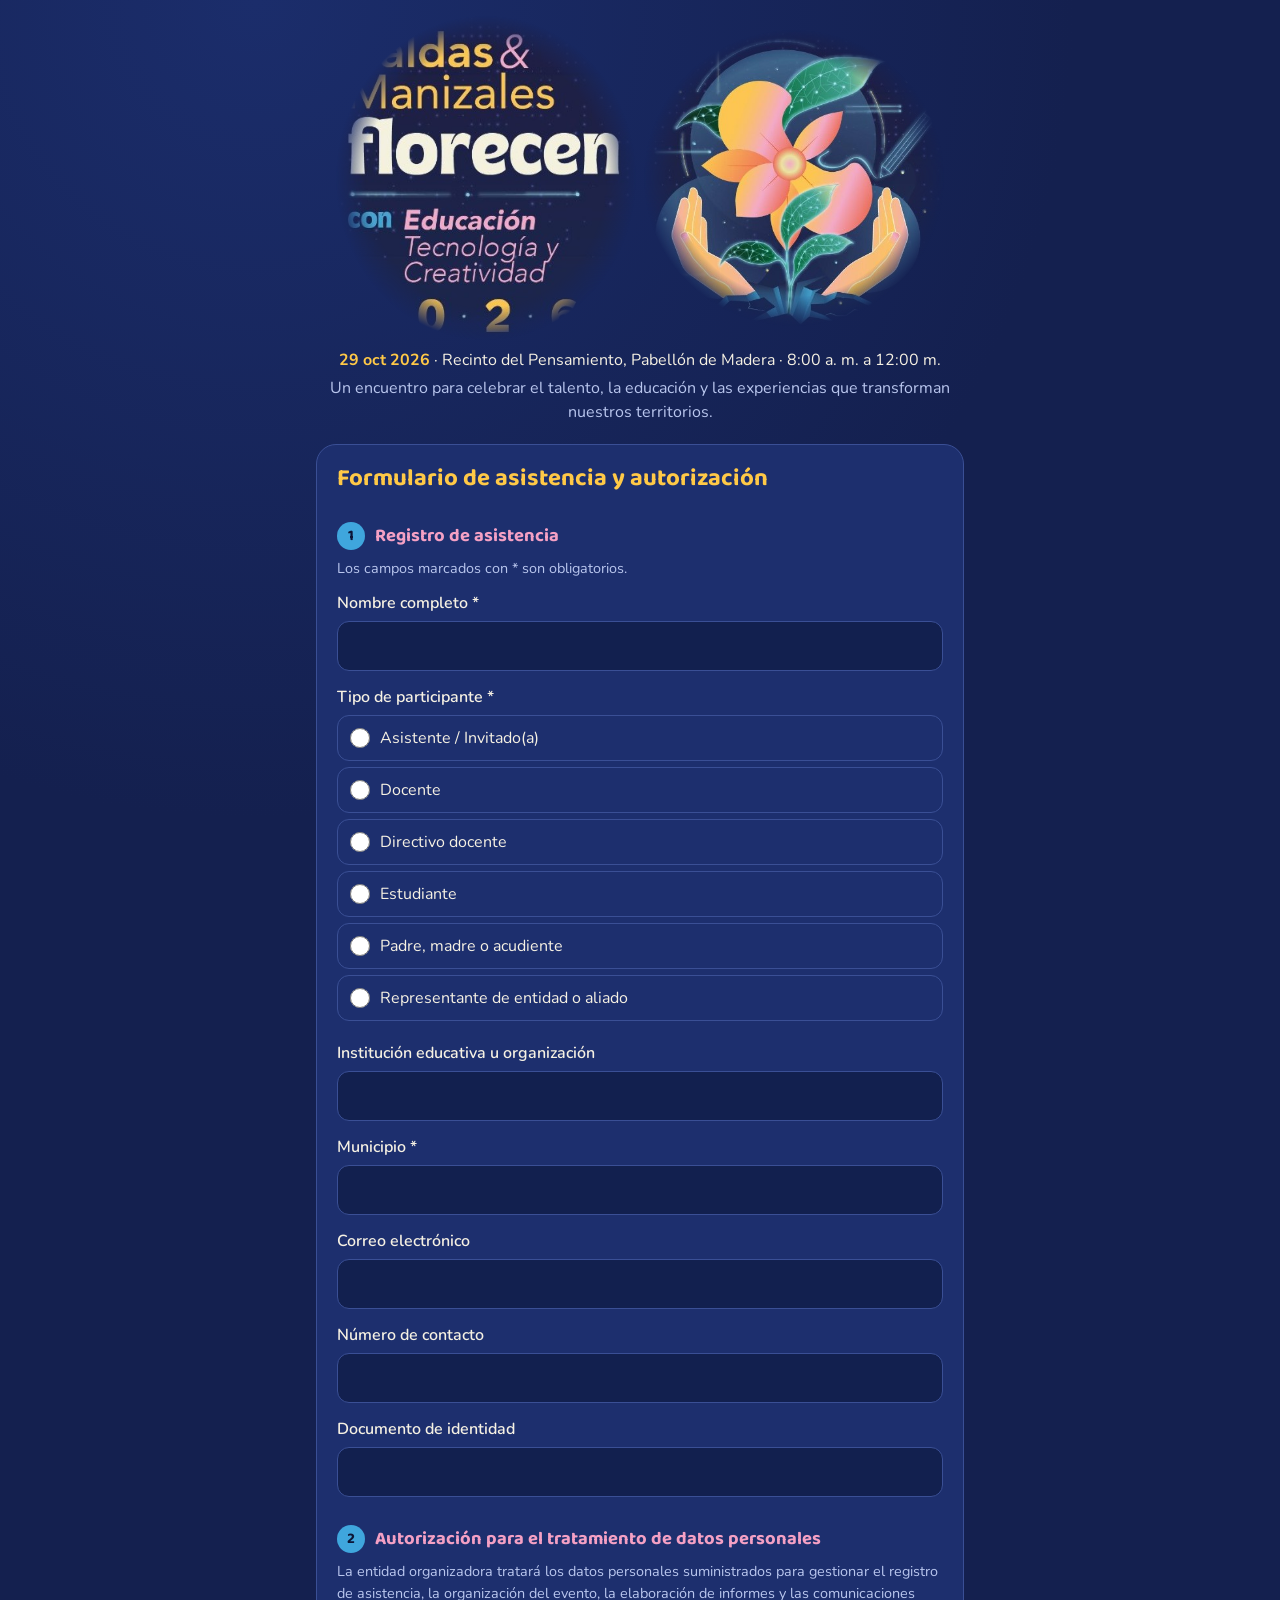
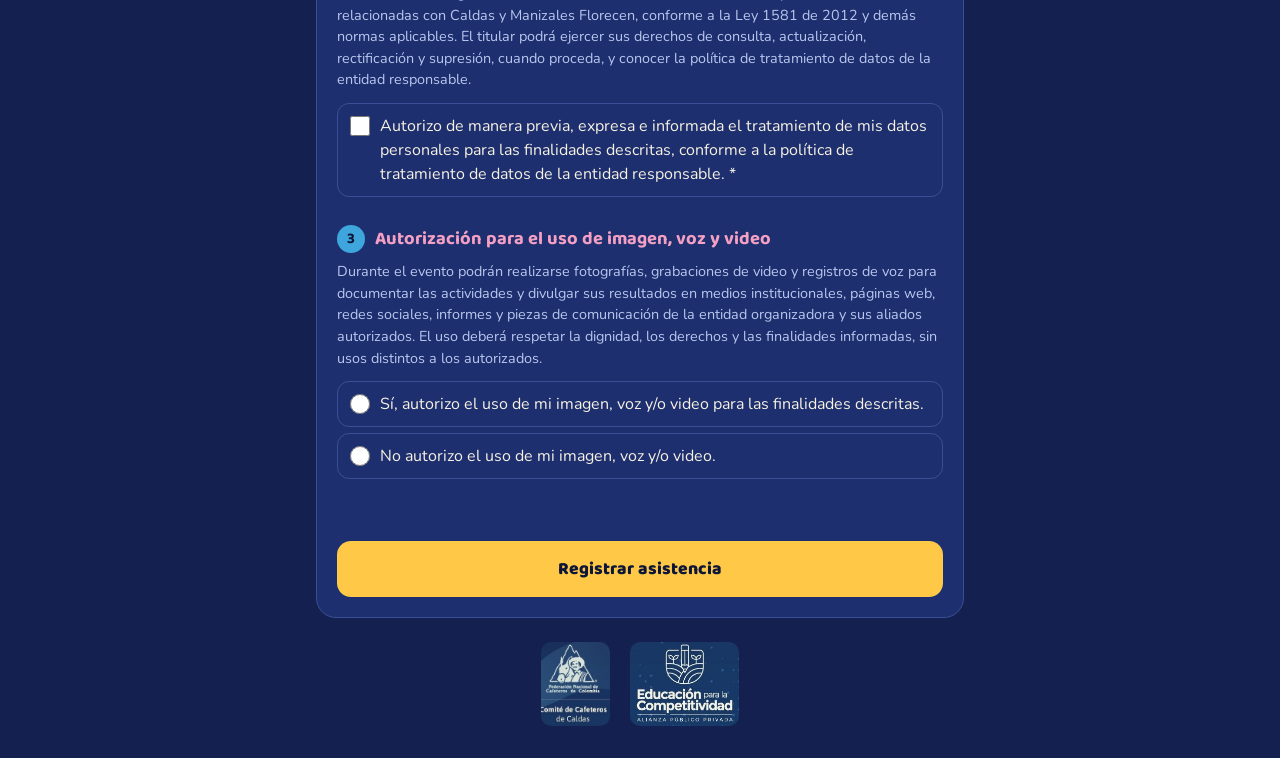
==== frontend/index.html @ b47fab13 "Formulario de asistencia Caldas y Manizales Florecen con panel en vivo Co-Authored-By: Claude Sonnet" ====
<!doctype html>
<html lang="es">
<head>
<meta charset="utf-8">
<meta name="viewport" content="width=device-width, initial-scale=1">
<title>Caldas y Manizales Florecen · Asistencia</title>
<meta name="theme-color" content="#14204f">
<link rel="preconnect" href="https://fonts.googleapis.com">
<link rel="preconnect" href="https://fonts.gstatic.com" crossorigin>
<link href="https://fonts.googleapis.com/css2?family=Baloo+2:wght@500;700;800&family=Nunito:wght@400;600;700&display=swap" rel="stylesheet">
<link rel="stylesheet" href="style.css">
</head>
<body>
<main>
  <header class="hero">
    <img class="titulo" src="assets/titulo.jpg" alt="Caldas y Manizales florecen con Educación, Tecnología y Creatividad 2026">
    <img class="flor" src="assets/flor.jpg" alt="" aria-hidden="true">
  </header>

  <section class="evento">
    <p><strong>29 oct 2026</strong> · Recinto del Pensamiento, Pabellón de Madera · 8:00 a. m. a 12:00 m.</p>
    <p class="lema">Un encuentro para celebrar el talento, la educación y las experiencias que transforman nuestros territorios.</p>
  </section>

  <form id="form" novalidate>
    <h1>Formulario de asistencia y autorización</h1>

    <h2><span>1</span> Registro de asistencia</h2>
    <p class="nota">Los campos marcados con * son obligatorios.</p>

    <label>Nombre completo *
      <input name="nombre" required maxlength="150" autocomplete="name">
    </label>

    <fieldset>
      <legend>Tipo de participante *</legend>
      <label class="opt"><input type="radio" name="tipo" value="Asistente / Invitado(a)" required> Asistente / Invitado(a)</label>
      <label class="opt"><input type="radio" name="tipo" value="Docente"> Docente</label>
      <label class="opt"><input type="radio" name="tipo" value="Directivo docente"> Directivo docente</label>
      <label class="opt"><input type="radio" name="tipo" value="Estudiante"> Estudiante</label>
      <label class="opt"><input type="radio" name="tipo" value="Padre, madre o acudiente"> Padre, madre o acudiente</label>
      <label class="opt"><input type="radio" name="tipo" value="Representante de entidad o aliado"> Representante de entidad o aliado</label>
    </fieldset>

    <label>Institución educativa u organización
      <input name="institucion" maxlength="150" autocomplete="organization">
    </label>
    <label>Municipio *
      <input name="municipio" required maxlength="100" autocomplete="address-level2">
    </label>
    <label>Correo electrónico
      <input name="correo" type="email" maxlength="150" autocomplete="email" inputmode="email">
    </label>
    <label>Número de contacto
      <input name="telefono" type="tel" maxlength="30" autocomplete="tel" inputmode="tel">
    </label>
    <label>Documento de identidad
      <input name="documento" maxlength="30" inputmode="numeric">
    </label>

    <h2><span>2</span> Autorización para el tratamiento de datos personales</h2>
    <p class="legal">La entidad organizadora tratará los datos personales suministrados para gestionar el registro de asistencia, la organización del evento, la elaboración de informes y las comunicaciones relacionadas con Caldas y Manizales Florecen, conforme a la Ley 1581 de 2012 y demás normas aplicables. El titular podrá ejercer sus derechos de consulta, actualización, rectificación y supresión, cuando proceda, y conocer la política de tratamiento de datos de la entidad responsable.</p>
    <label class="opt"><input type="checkbox" name="autorizaDatos" required> Autorizo de manera previa, expresa e informada el tratamiento de mis datos personales para las finalidades descritas, conforme a la política de tratamiento de datos de la entidad responsable. *</label>

    <h2><span>3</span> Autorización para el uso de imagen, voz y video</h2>
    <p class="legal">Durante el evento podrán realizarse fotografías, grabaciones de video y registros de voz para documentar las actividades y divulgar sus resultados en medios institucionales, páginas web, redes sociales, informes y piezas de comunicación de la entidad organizadora y sus aliados autorizados. El uso deberá respetar la dignidad, los derechos y las finalidades informadas, sin usos distintos a los autorizados.</p>
    <fieldset>
      <legend class="sr">Autorización de imagen, voz y video *</legend>
      <label class="opt"><input type="radio" name="autorizaImagen" value="si" required> Sí, autorizo el uso de mi imagen, voz y/o video para las finalidades descritas.</label>
      <label class="opt"><input type="radio" name="autorizaImagen" value="no"> No autorizo el uso de mi imagen, voz y/o video.</label>
    </fieldset>

    <input class="hp" name="web" tabindex="-1" autocomplete="off" aria-hidden="true">
    <p id="msg" role="alert" aria-live="polite"></p>
    <button id="enviar" type="submit">Registrar asistencia</button>
  </form>

  <section id="ok" hidden>
    <img src="assets/flor.jpg" alt="" aria-hidden="true">
    <h1 id="ok-titulo">¡Registro exitoso!</h1>
    <p id="ok-texto">Gracias por registrar tu asistencia. ¡Te esperamos!</p>
  </section>

  <footer>
    <img src="assets/comite.jpg" alt="Federación Nacional de Cafeteros · Comité de Cafeteros de Caldas">
    <img src="assets/educacion.jpg" alt="Educación para la Competitividad · Alianza público privada">
  </footer>
</main>
<script src="config.js"></script>
<script src="app.js"></script>
</body>
</html>
---- frontend/style.css ----
:root{--bg:#14204f;--bg2:#1b2d6b;--card:#1d2f6e;--line:#3a4f95;--txt:#f6f1e3;--sub:#b9c6ee;--yel:#ffc947;--pink:#f4a0c4;--blue:#3fa6dd;--err:#ff8a8a}
*{box-sizing:border-box}
body{margin:0;font:16px/1.5 Nunito,system-ui,sans-serif;color:var(--txt);background:radial-gradient(circle at 20% 0,var(--bg2),var(--bg) 60%) fixed var(--bg)}
main{max-width:680px;margin:0 auto;padding:0 16px 32px}
.hero{display:flex;align-items:center;justify-content:center;gap:8px;padding-top:16px}
.hero img{width:50%;max-width:300px;height:auto;border-radius:16px;-webkit-mask-image:radial-gradient(closest-side,#000 80%,transparent);mask-image:radial-gradient(closest-side,#000 80%,transparent)}
.evento{text-align:center;margin:8px 0 20px}
.evento p{margin:4px 0}
.evento strong{color:var(--yel)}
.lema{color:var(--sub)}
form,#ok{background:var(--card);border:1px solid var(--line);border-radius:20px;padding:20px}
h1,h2{font-family:'Baloo 2',sans-serif;line-height:1.2}
h1{font-size:1.5rem;margin:0 0 8px;color:var(--yel)}
h2{font-size:1.15rem;margin:28px 0 8px;display:flex;gap:10px;align-items:center;color:var(--pink)}
h2 span{background:var(--blue);color:#0c1638;border-radius:50%;width:28px;height:28px;display:grid;place-items:center;flex:none;font-size:.95rem}
.nota,.legal{font-size:.9rem;color:var(--sub);margin:0 0 12px}
label{display:block;font-weight:600;margin-bottom:14px}
input:not([type=radio],[type=checkbox]){display:block;width:100%;margin-top:6px;padding:12px;font:inherit;color:var(--txt);background:#12204f;border:1.5px solid var(--line);border-radius:12px}
input:focus-visible{outline:3px solid var(--yel);outline-offset:1px}
fieldset{border:0;padding:0;margin:0 0 14px}
legend{font-weight:600;margin-bottom:6px;padding:0}
.opt{display:flex;gap:10px;align-items:flex-start;font-weight:400;padding:10px 12px;margin-bottom:6px;border:1.5px solid var(--line);border-radius:12px;cursor:pointer}
.opt:has(input:checked){border-color:var(--yel);background:#27397f}
.opt input{accent-color:var(--yel);width:20px;height:20px;margin:2px 0 0;flex:none}
.invalid input:not(.hp){border-color:var(--err)}
.invalid.opt{border-color:var(--err)}
.sr{position:absolute;width:1px;height:1px;overflow:hidden;clip:rect(0 0 0 0)}
.hp{position:absolute;left:-9999px}
#msg{min-height:1.5em;color:var(--err);font-weight:600}
button{width:100%;padding:14px;font:800 1.1rem 'Baloo 2',sans-serif;color:#0c1638;background:var(--yel);border:0;border-radius:14px;cursor:pointer}
button:hover{filter:brightness(1.07)}
button:disabled{opacity:.6;cursor:wait}
#ok{text-align:center}
#ok img{width:180px;max-width:60%;border-radius:16px}
footer{display:flex;justify-content:center;align-items:center;gap:20px;margin-top:24px}
footer img{height:84px;width:auto;border-radius:10px}
@media(prefers-reduced-motion:no-preference){button{transition:filter .15s}}
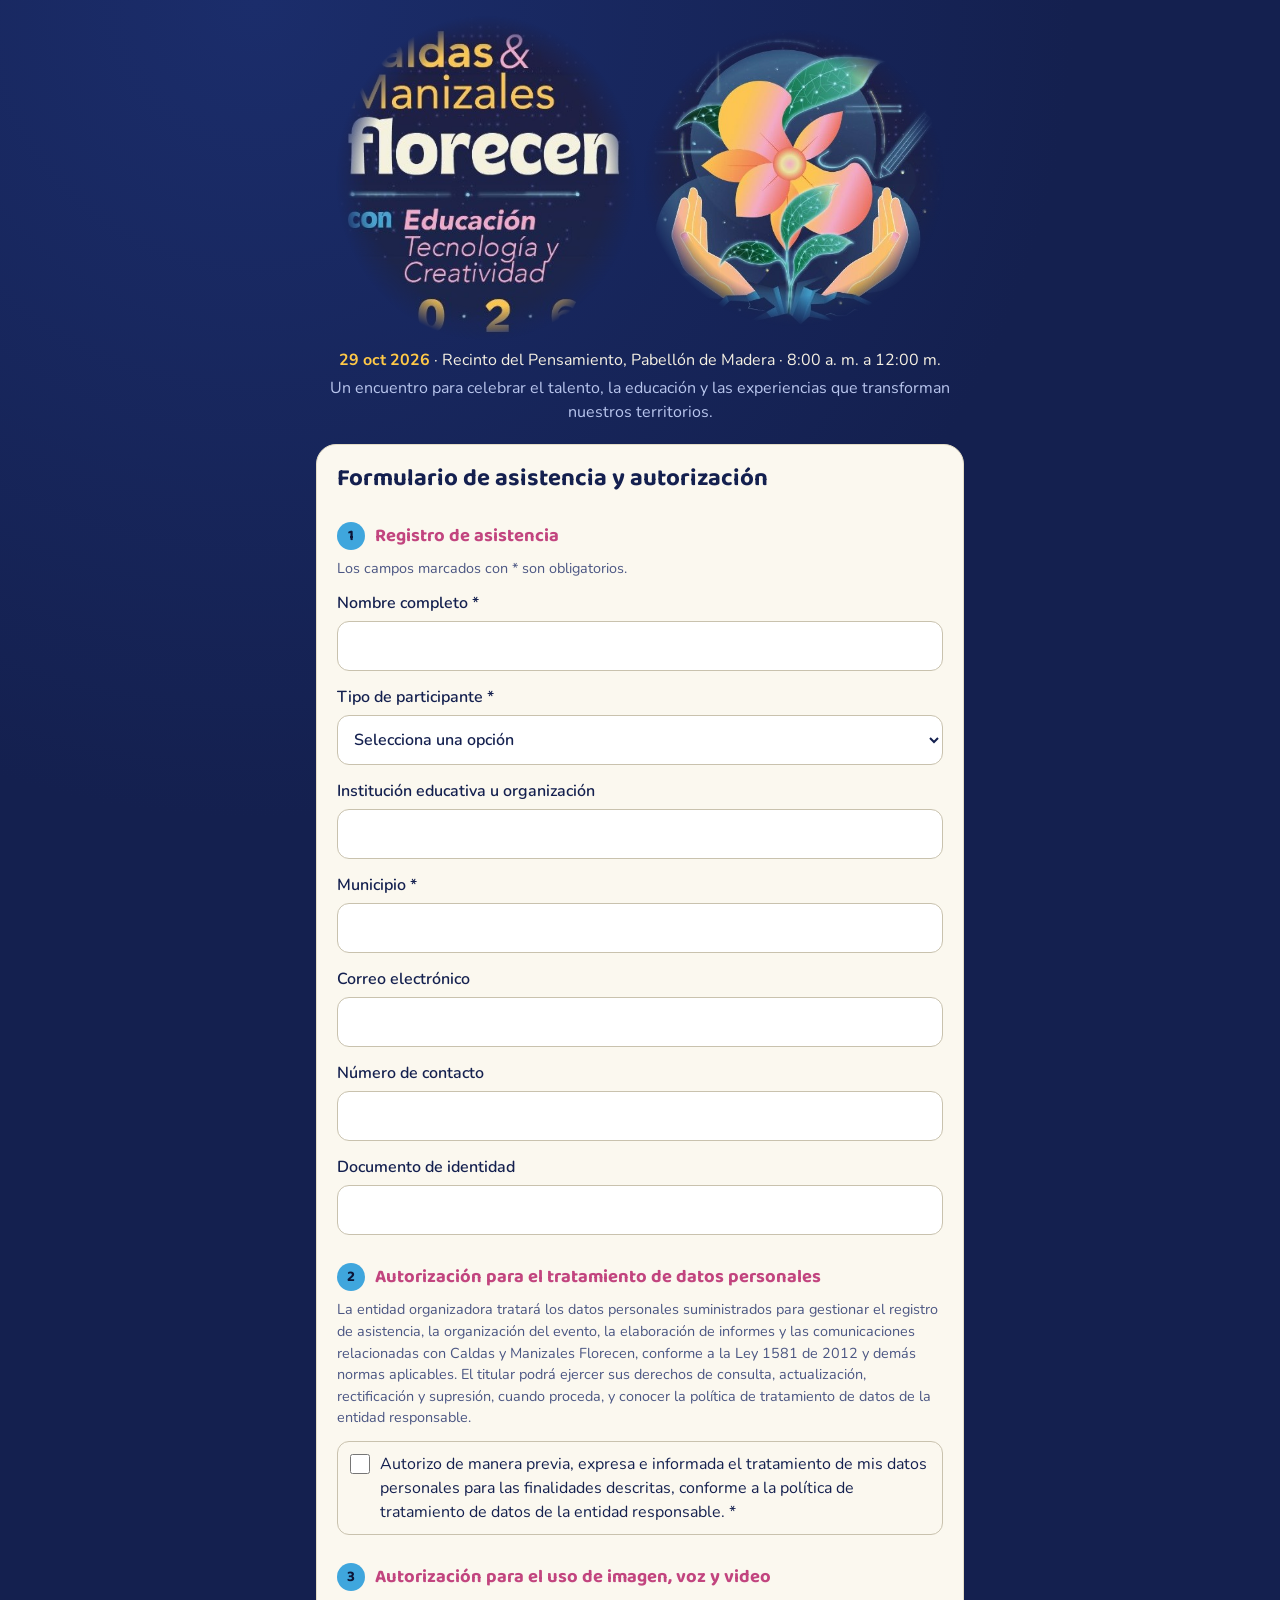
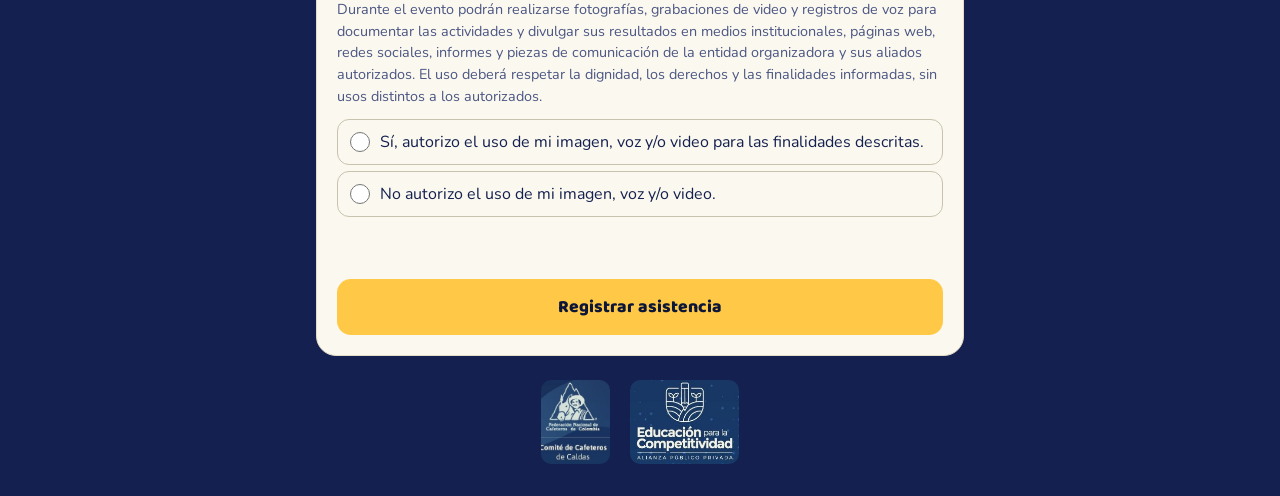
==== commit 72ce0ba8: "Tipo de participante con select Co-Authored-By: Claude Sonnet 5.5 <noreply@anthropic.com>" ====
--- a/frontend/index.html
+++ b/frontend/index.html
@@ -32,15 +32,17 @@
       <input name="nombre" required maxlength="150" autocomplete="name">
     </label>
 
-    <fieldset>
-      <legend>Tipo de participante *</legend>
-      <label class="opt"><input type="radio" name="tipo" value="Asistente / Invitado(a)" required> Asistente / Invitado(a)</label>
-      <label class="opt"><input type="radio" name="tipo" value="Docente"> Docente</label>
-      <label class="opt"><input type="radio" name="tipo" value="Directivo docente"> Directivo docente</label>
-      <label class="opt"><input type="radio" name="tipo" value="Estudiante"> Estudiante</label>
-      <label class="opt"><input type="radio" name="tipo" value="Padre, madre o acudiente"> Padre, madre o acudiente</label>
-      <label class="opt"><input type="radio" name="tipo" value="Representante de entidad o aliado"> Representante de entidad o aliado</label>
-    </fieldset>
+    <label>Tipo de participante *
+      <select name="tipo" required>
+        <option value="">Selecciona una opción</option>
+        <option>Asistente / Invitado(a)</option>
+        <option>Docente</option>
+        <option>Directivo docente</option>
+        <option>Estudiante</option>
+        <option>Padre, madre o acudiente</option>
+        <option>Representante de entidad o aliado</option>
+      </select>
+    </label>
 
     <label>Institución educativa u organización
       <input name="institucion" maxlength="150" autocomplete="organization">
--- a/frontend/style.css
+++ b/frontend/style.css
@@ -8,26 +8,26 @@
 .evento p{margin:4px 0}
 .evento strong{color:var(--yel)}
 .lema{color:var(--sub)}
-form,#ok{background:var(--card);border:1px solid var(--line);border-radius:20px;padding:20px}
+form,#ok{background:#fbf8ef;color:#14204f;border:1px solid #e3dcc6;border-radius:20px;padding:20px;--line:#c9c2ae;--sub:#4b5683;--yel:#14204f;--pink:#c2457f;--err:#c62828}
 h1,h2{font-family:'Baloo 2',sans-serif;line-height:1.2}
 h1{font-size:1.5rem;margin:0 0 8px;color:var(--yel)}
 h2{font-size:1.15rem;margin:28px 0 8px;display:flex;gap:10px;align-items:center;color:var(--pink)}
 h2 span{background:var(--blue);color:#0c1638;border-radius:50%;width:28px;height:28px;display:grid;place-items:center;flex:none;font-size:.95rem}
 .nota,.legal{font-size:.9rem;color:var(--sub);margin:0 0 12px}
 label{display:block;font-weight:600;margin-bottom:14px}
-input:not([type=radio],[type=checkbox]){display:block;width:100%;margin-top:6px;padding:12px;font:inherit;color:var(--txt);background:#12204f;border:1.5px solid var(--line);border-radius:12px}
-input:focus-visible{outline:3px solid var(--yel);outline-offset:1px}
+input:not([type=radio],[type=checkbox]),select{display:block;width:100%;margin-top:6px;padding:12px;font:inherit;color:#14204f;background:#fff;border:1.5px solid var(--line);border-radius:12px}
+input:focus-visible,select:focus-visible{outline:3px solid #e0a500;outline-offset:1px}
 fieldset{border:0;padding:0;margin:0 0 14px}
 legend{font-weight:600;margin-bottom:6px;padding:0}
 .opt{display:flex;gap:10px;align-items:flex-start;font-weight:400;padding:10px 12px;margin-bottom:6px;border:1.5px solid var(--line);border-radius:12px;cursor:pointer}
-.opt:has(input:checked){border-color:var(--yel);background:#27397f}
-.opt input{accent-color:var(--yel);width:20px;height:20px;margin:2px 0 0;flex:none}
-.invalid input:not(.hp){border-color:var(--err)}
+.opt:has(input:checked){border-color:#e0a500;background:#fff4cf}
+.opt input{accent-color:#14204f;width:20px;height:20px;margin:2px 0 0;flex:none}
+.invalid input:not(.hp),.invalid select{border-color:var(--err)}
 .invalid.opt{border-color:var(--err)}
 .sr{position:absolute;width:1px;height:1px;overflow:hidden;clip:rect(0 0 0 0)}
 .hp{position:absolute;left:-9999px}
 #msg{min-height:1.5em;color:var(--err);font-weight:600}
-button{width:100%;padding:14px;font:800 1.1rem 'Baloo 2',sans-serif;color:#0c1638;background:var(--yel);border:0;border-radius:14px;cursor:pointer}
+button{width:100%;padding:14px;font:800 1.1rem 'Baloo 2',sans-serif;color:#0c1638;background:#ffc947;border:0;border-radius:14px;cursor:pointer}
 button:hover{filter:brightness(1.07)}
 button:disabled{opacity:.6;cursor:wait}
 #ok{text-align:center}
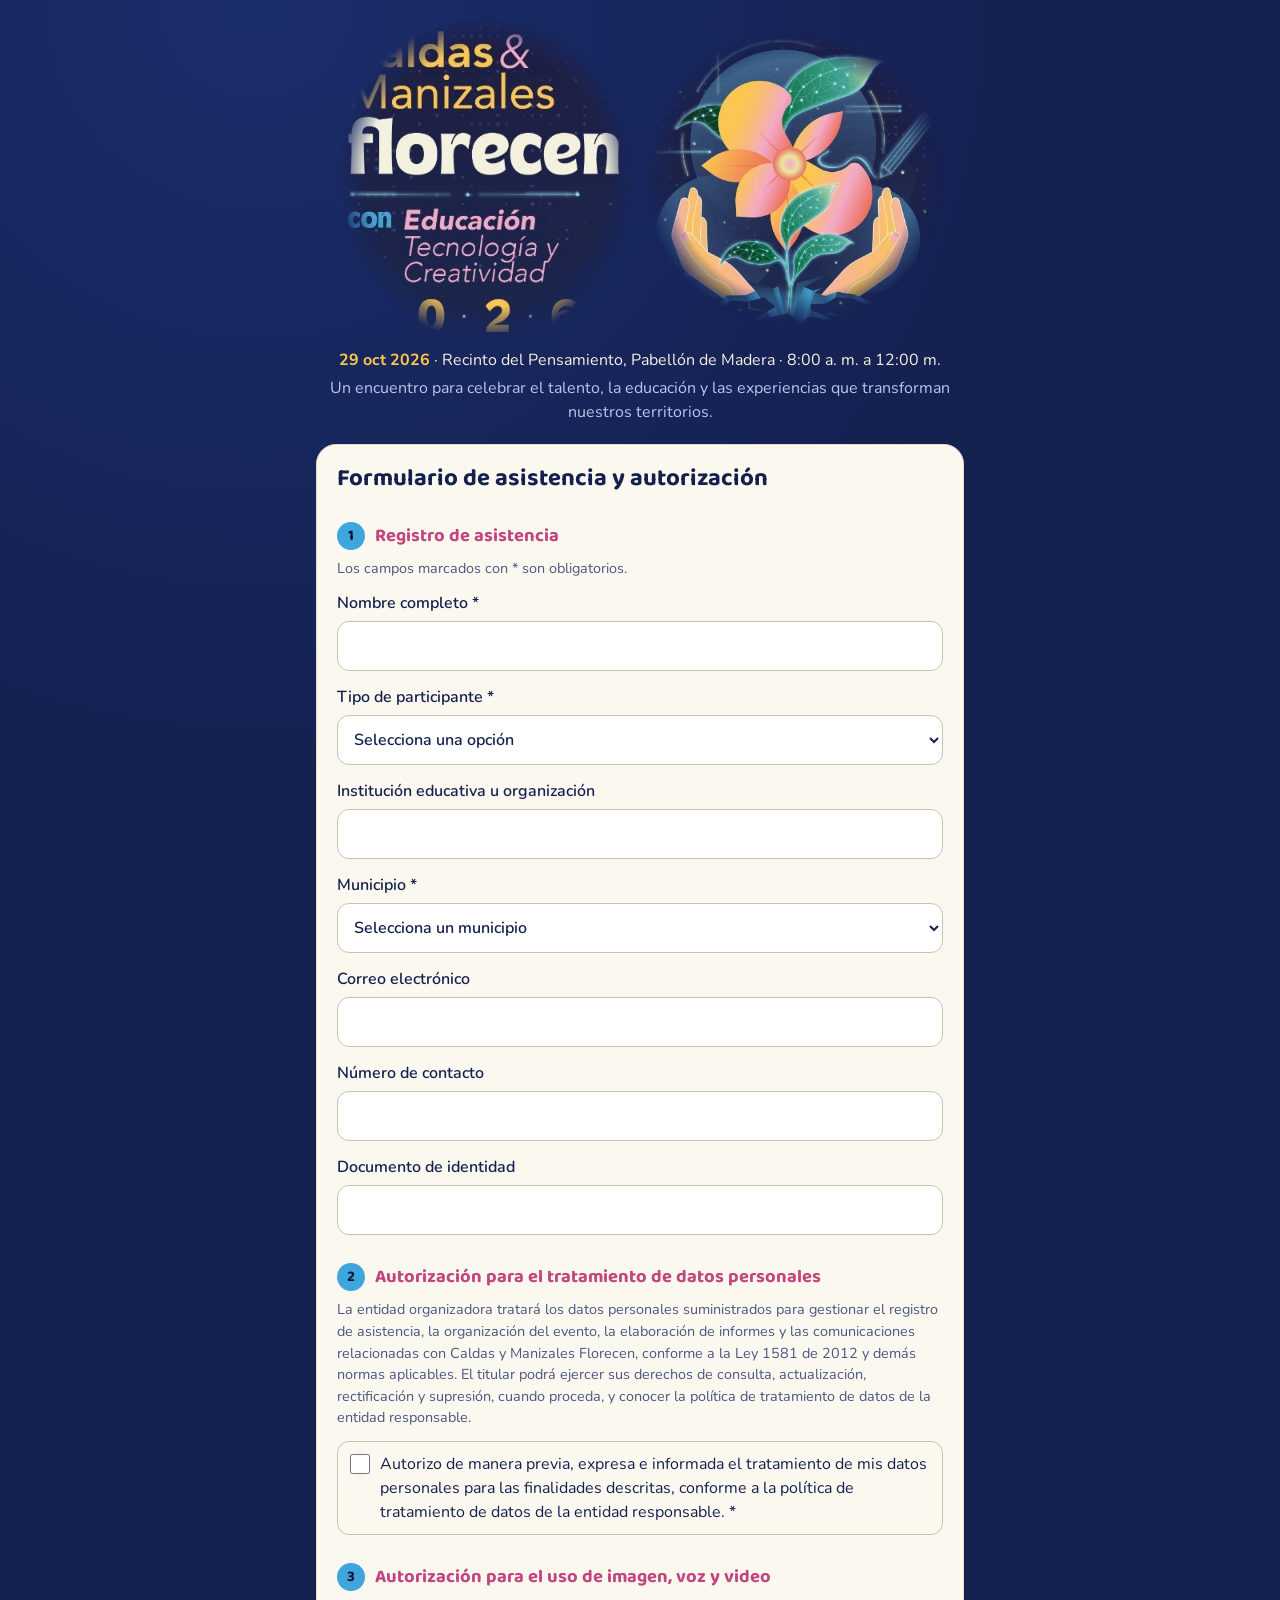
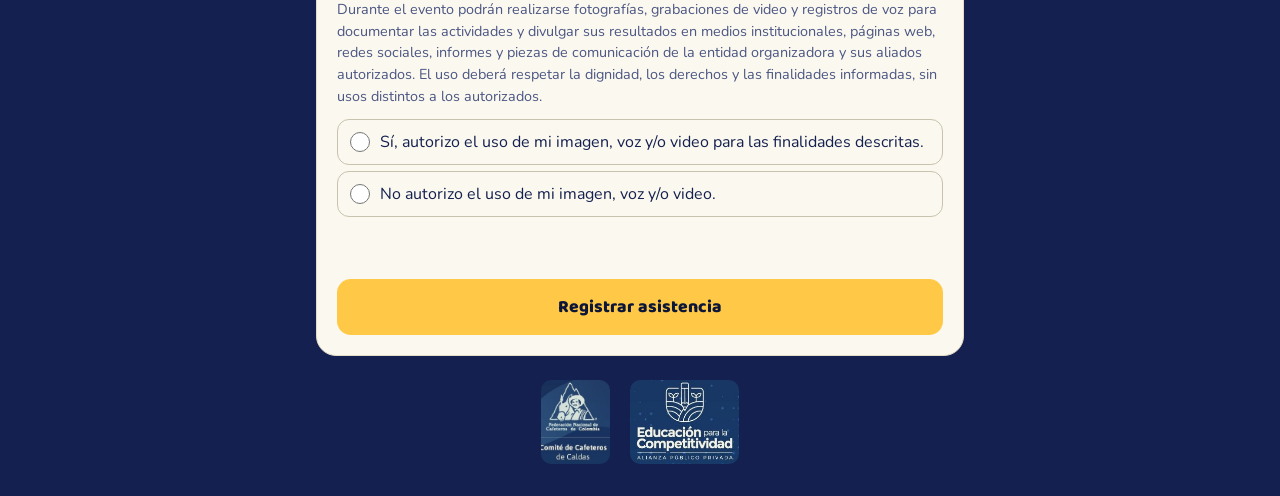
==== commit d3959bae: "Municipio como select con los 27 municipios de Caldas Co-Authored-By: Claude Sonnet 5.5 <noreply@ant" ====
--- a/frontend/index.html
+++ b/frontend/index.html
@@ -48,7 +48,37 @@
       <input name="institucion" maxlength="150" autocomplete="organization">
     </label>
     <label>Municipio *
-      <input name="municipio" required maxlength="100" autocomplete="address-level2">
+      <select name="municipio" required autocomplete="address-level2">
+        <option value="">Selecciona un municipio</option>
+        <option>Aguadas</option>
+        <option>Anserma</option>
+        <option>Aranzazu</option>
+        <option>Belalcázar</option>
+        <option>Chinchiná</option>
+        <option>Filadelfia</option>
+        <option>La Dorada</option>
+        <option>La Merced</option>
+        <option>Manizales</option>
+        <option>Manzanares</option>
+        <option>Marmato</option>
+        <option>Marquetalia</option>
+        <option>Marulanda</option>
+        <option>Neira</option>
+        <option>Norcasia</option>
+        <option>Pácora</option>
+        <option>Palestina</option>
+        <option>Pensilvania</option>
+        <option>Riosucio</option>
+        <option>Risaralda</option>
+        <option>Salamina</option>
+        <option>Samaná</option>
+        <option>San José</option>
+        <option>Supía</option>
+        <option>Victoria</option>
+        <option>Villamaría</option>
+        <option>Viterbo</option>
+        <option>Otro (fuera de Caldas)</option>
+      </select>
     </label>
     <label>Correo electrónico
       <input name="correo" type="email" maxlength="150" autocomplete="email" inputmode="email">
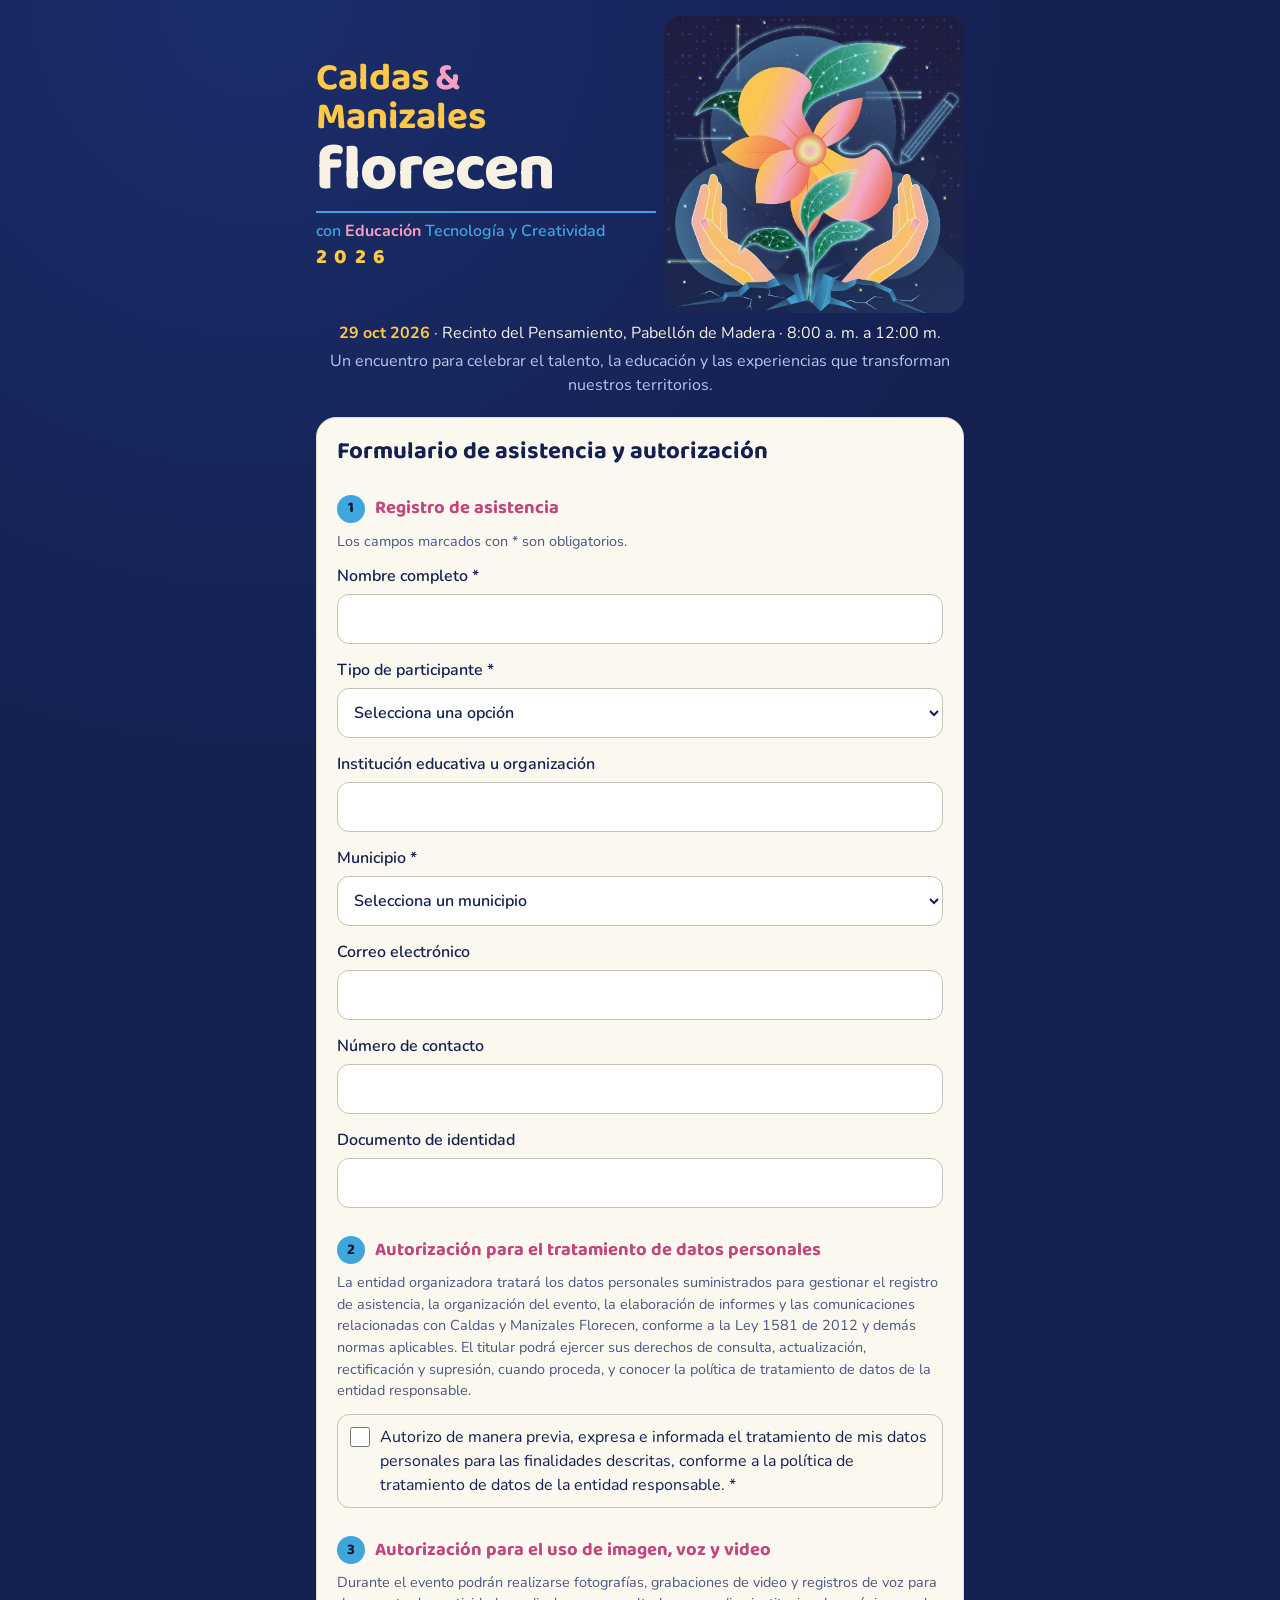
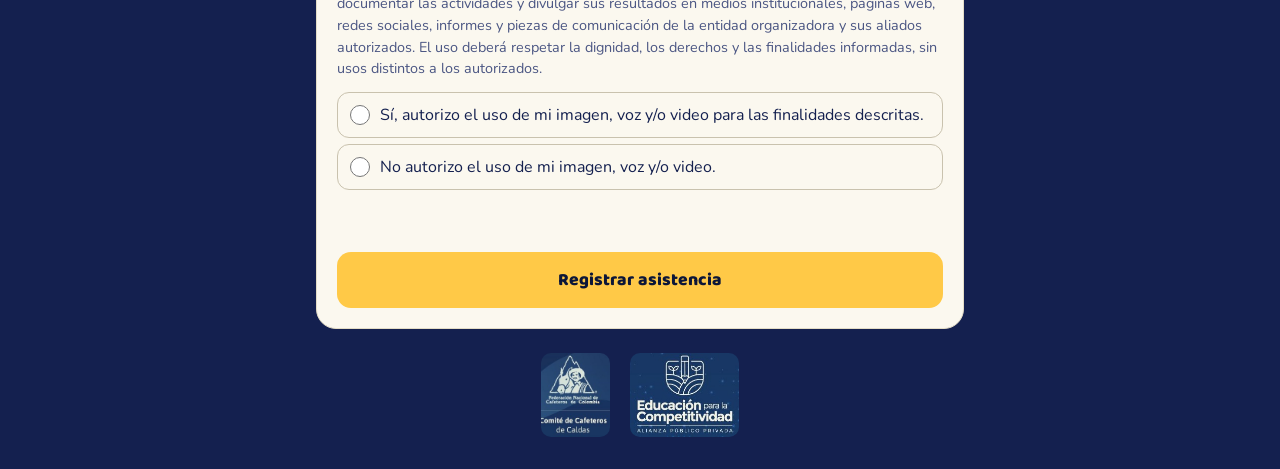
==== commit 48fa0f25: "Título en texto en lugar de imagen recortada Co-Authored-By: Claude Sonnet 5.5 <noreply@anthropic.co" ====
--- a/frontend/index.html
+++ b/frontend/index.html
@@ -13,7 +13,13 @@
 <body>
 <main>
   <header class="hero">
-    <img class="titulo" src="assets/titulo.jpg" alt="Caldas y Manizales florecen con Educación, Tecnología y Creatividad 2026">
+    <div class="titulo">
+      <span class="t1">Caldas<i>&amp;</i></span>
+      <span class="t1">Manizales</span>
+      <span class="t2">florecen</span>
+      <span class="t3">con <b>Educación</b> Tecnología y Creatividad</span>
+      <span class="t4">2026</span>
+    </div>
     <img class="flor" src="assets/flor.jpg" alt="" aria-hidden="true">
   </header>
 
--- a/frontend/style.css
+++ b/frontend/style.css
@@ -3,7 +3,14 @@
 body{margin:0;font:16px/1.5 Nunito,system-ui,sans-serif;color:var(--txt);background:radial-gradient(circle at 20% 0,var(--bg2),var(--bg) 60%) fixed var(--bg)}
 main{max-width:680px;margin:0 auto;padding:0 16px 32px}
 .hero{display:flex;align-items:center;justify-content:center;gap:8px;padding-top:16px}
-.hero img{width:50%;max-width:300px;height:auto;border-radius:16px;-webkit-mask-image:radial-gradient(closest-side,#000 80%,transparent);mask-image:radial-gradient(closest-side,#000 80%,transparent)}
+.hero img{width:50%;max-width:300px;height:auto;border-radius:16px}
+.titulo{display:flex;flex-direction:column;flex:1;min-width:0;font-family:'Baloo 2',sans-serif;line-height:1}
+.titulo .t1{font-size:clamp(1.6rem,6.5vw,2.4rem);font-weight:700;color:#ffc947}
+.titulo i{font-style:normal;color:#f4a0c4;margin-left:6px}
+.titulo .t2{font-size:clamp(2.4rem,11vw,4rem);font-weight:800;color:#f6f1e3;letter-spacing:-1px;margin:2px 0 8px;padding-bottom:8px;border-bottom:2px solid #3fa6dd}
+.titulo .t3{font:600 clamp(.8rem,3vw,1rem)/1.3 Nunito,sans-serif;color:#3fa6dd}
+.titulo .t3 b{color:#f4a0c4}
+.titulo .t4{font-weight:800;font-size:1.3rem;letter-spacing:.35em;color:#ffc947;margin-top:6px}
 .evento{text-align:center;margin:8px 0 20px}
 .evento p{margin:4px 0}
 .evento strong{color:var(--yel)}
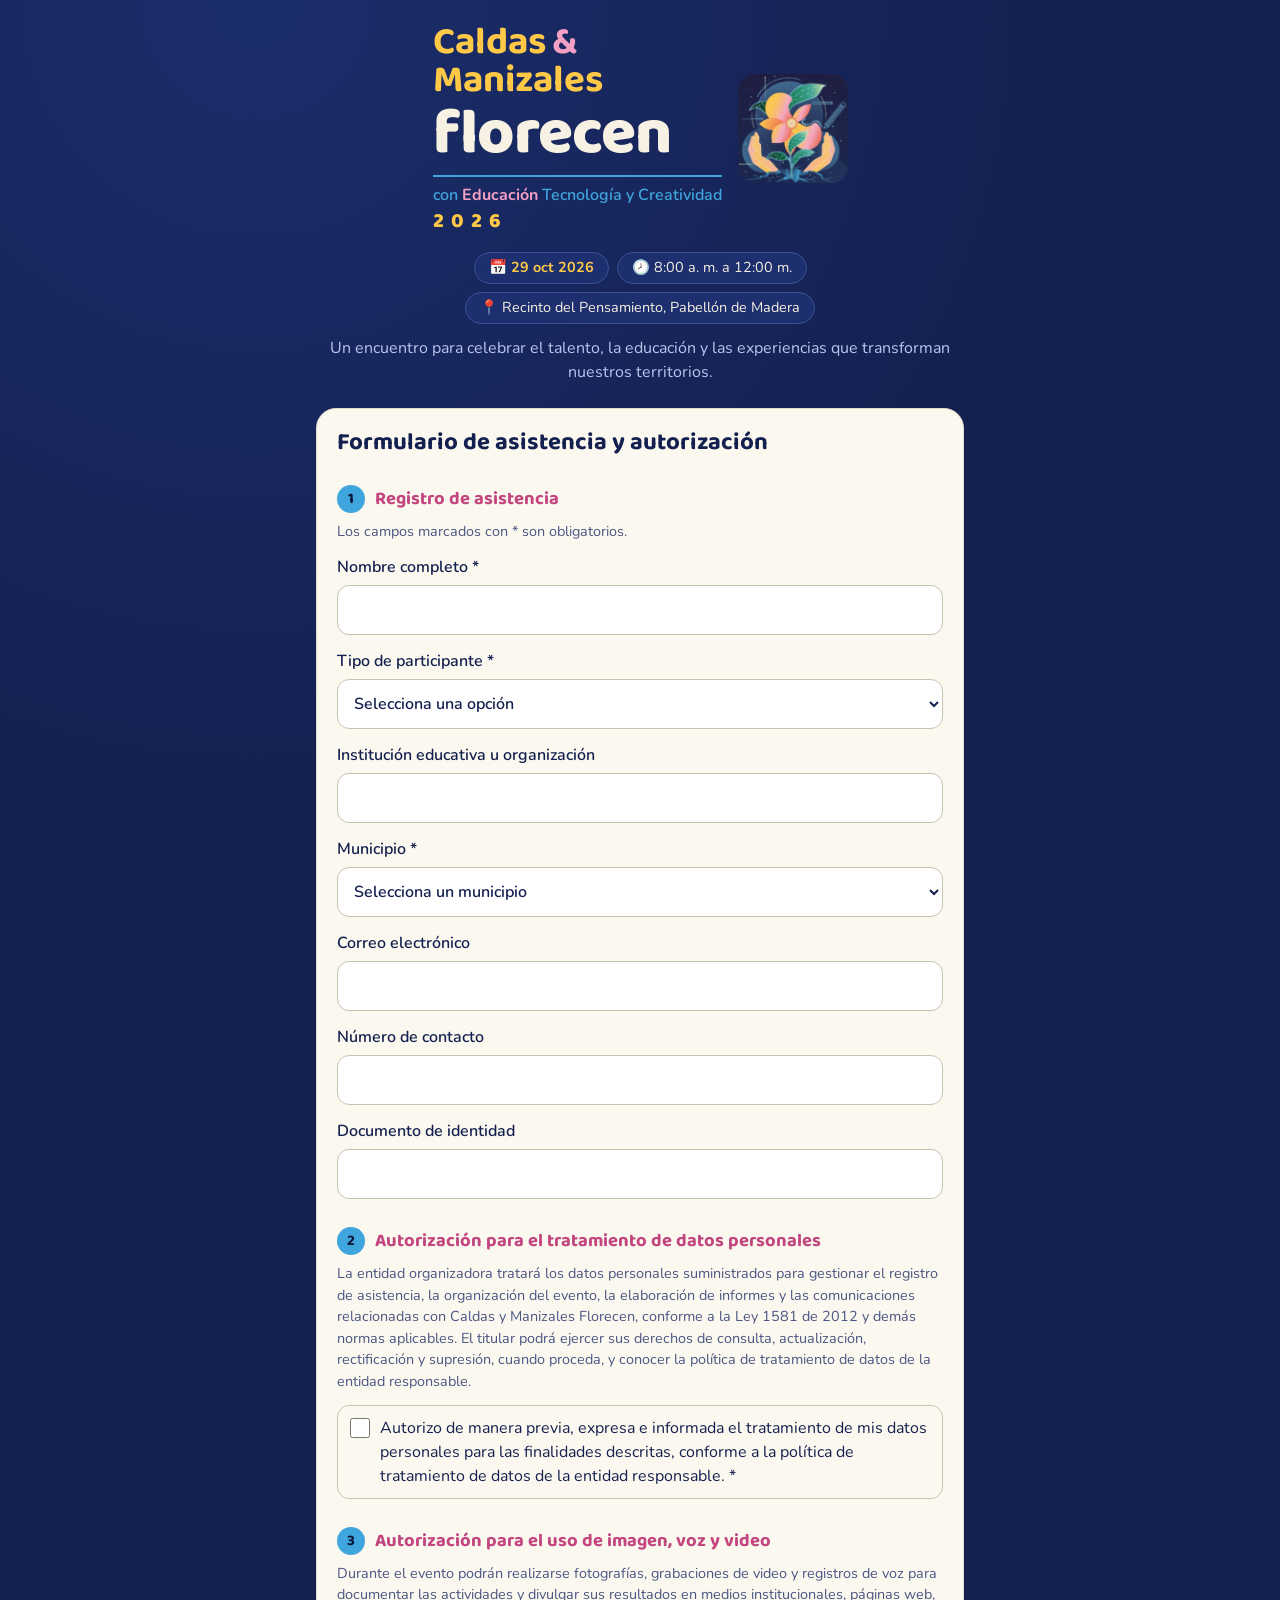
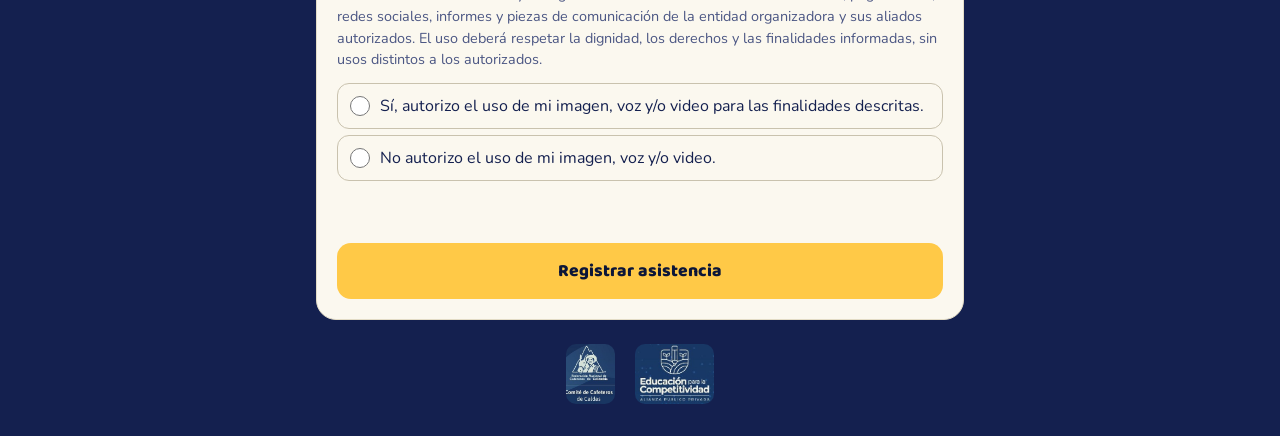
==== commit 3d0d3417: "Encabezado más ordenado, logos más pequeños Co-Authored-By: Claude Sonnet 5.5 <noreply@anthropic.com" ====
--- a/frontend/index.html
+++ b/frontend/index.html
@@ -24,7 +24,11 @@
   </header>
 
   <section class="evento">
-    <p><strong>29 oct 2026</strong> · Recinto del Pensamiento, Pabellón de Madera · 8:00 a. m. a 12:00 m.</p>
+    <ul class="datos">
+      <li>📅 <strong>29 oct 2026</strong></li>
+      <li>🕗 8:00 a. m. a 12:00 m.</li>
+      <li>📍 Recinto del Pensamiento, Pabellón de Madera</li>
+    </ul>
     <p class="lema">Un encuentro para celebrar el talento, la educación y las experiencias que transforman nuestros territorios.</p>
   </section>
 
--- a/frontend/style.css
+++ b/frontend/style.css
@@ -2,16 +2,18 @@
 *{box-sizing:border-box}
 body{margin:0;font:16px/1.5 Nunito,system-ui,sans-serif;color:var(--txt);background:radial-gradient(circle at 20% 0,var(--bg2),var(--bg) 60%) fixed var(--bg)}
 main{max-width:680px;margin:0 auto;padding:0 16px 32px}
-.hero{display:flex;align-items:center;justify-content:center;gap:8px;padding-top:16px}
-.hero img{width:50%;max-width:300px;height:auto;border-radius:16px}
-.titulo{display:flex;flex-direction:column;flex:1;min-width:0;font-family:'Baloo 2',sans-serif;line-height:1}
+.hero{display:flex;align-items:center;justify-content:center;gap:16px;padding:24px 8px 0}
+.hero img{width:26%;max-width:110px;flex:none;height:auto;border-radius:16px}
+.titulo{display:flex;flex-direction:column;max-width:320px;min-width:0;font-family:'Baloo 2',sans-serif;line-height:1}
 .titulo .t1{font-size:clamp(1.6rem,6.5vw,2.4rem);font-weight:700;color:#ffc947}
 .titulo i{font-style:normal;color:#f4a0c4;margin-left:6px}
 .titulo .t2{font-size:clamp(2.4rem,11vw,4rem);font-weight:800;color:#f6f1e3;letter-spacing:-1px;margin:2px 0 8px;padding-bottom:8px;border-bottom:2px solid #3fa6dd}
 .titulo .t3{font:600 clamp(.8rem,3vw,1rem)/1.3 Nunito,sans-serif;color:#3fa6dd}
 .titulo .t3 b{color:#f4a0c4}
 .titulo .t4{font-weight:800;font-size:1.3rem;letter-spacing:.35em;color:#ffc947;margin-top:6px}
-.evento{text-align:center;margin:8px 0 20px}
+.evento{text-align:center;margin:20px 0 24px}
+.datos{list-style:none;margin:0 0 12px;padding:0;display:flex;flex-wrap:wrap;justify-content:center;gap:8px}
+.datos li{background:#1d2f6e;border:1px solid #3a4f95;border-radius:999px;padding:4px 14px;font-size:.9rem}
 .evento p{margin:4px 0}
 .evento strong{color:var(--yel)}
 .lema{color:var(--sub)}
@@ -40,5 +42,5 @@
 #ok{text-align:center}
 #ok img{width:180px;max-width:60%;border-radius:16px}
 footer{display:flex;justify-content:center;align-items:center;gap:20px;margin-top:24px}
-footer img{height:84px;width:auto;border-radius:10px}
+footer img{height:60px;width:auto;border-radius:10px}
 @media(prefers-reduced-motion:no-preference){button{transition:filter .15s}}
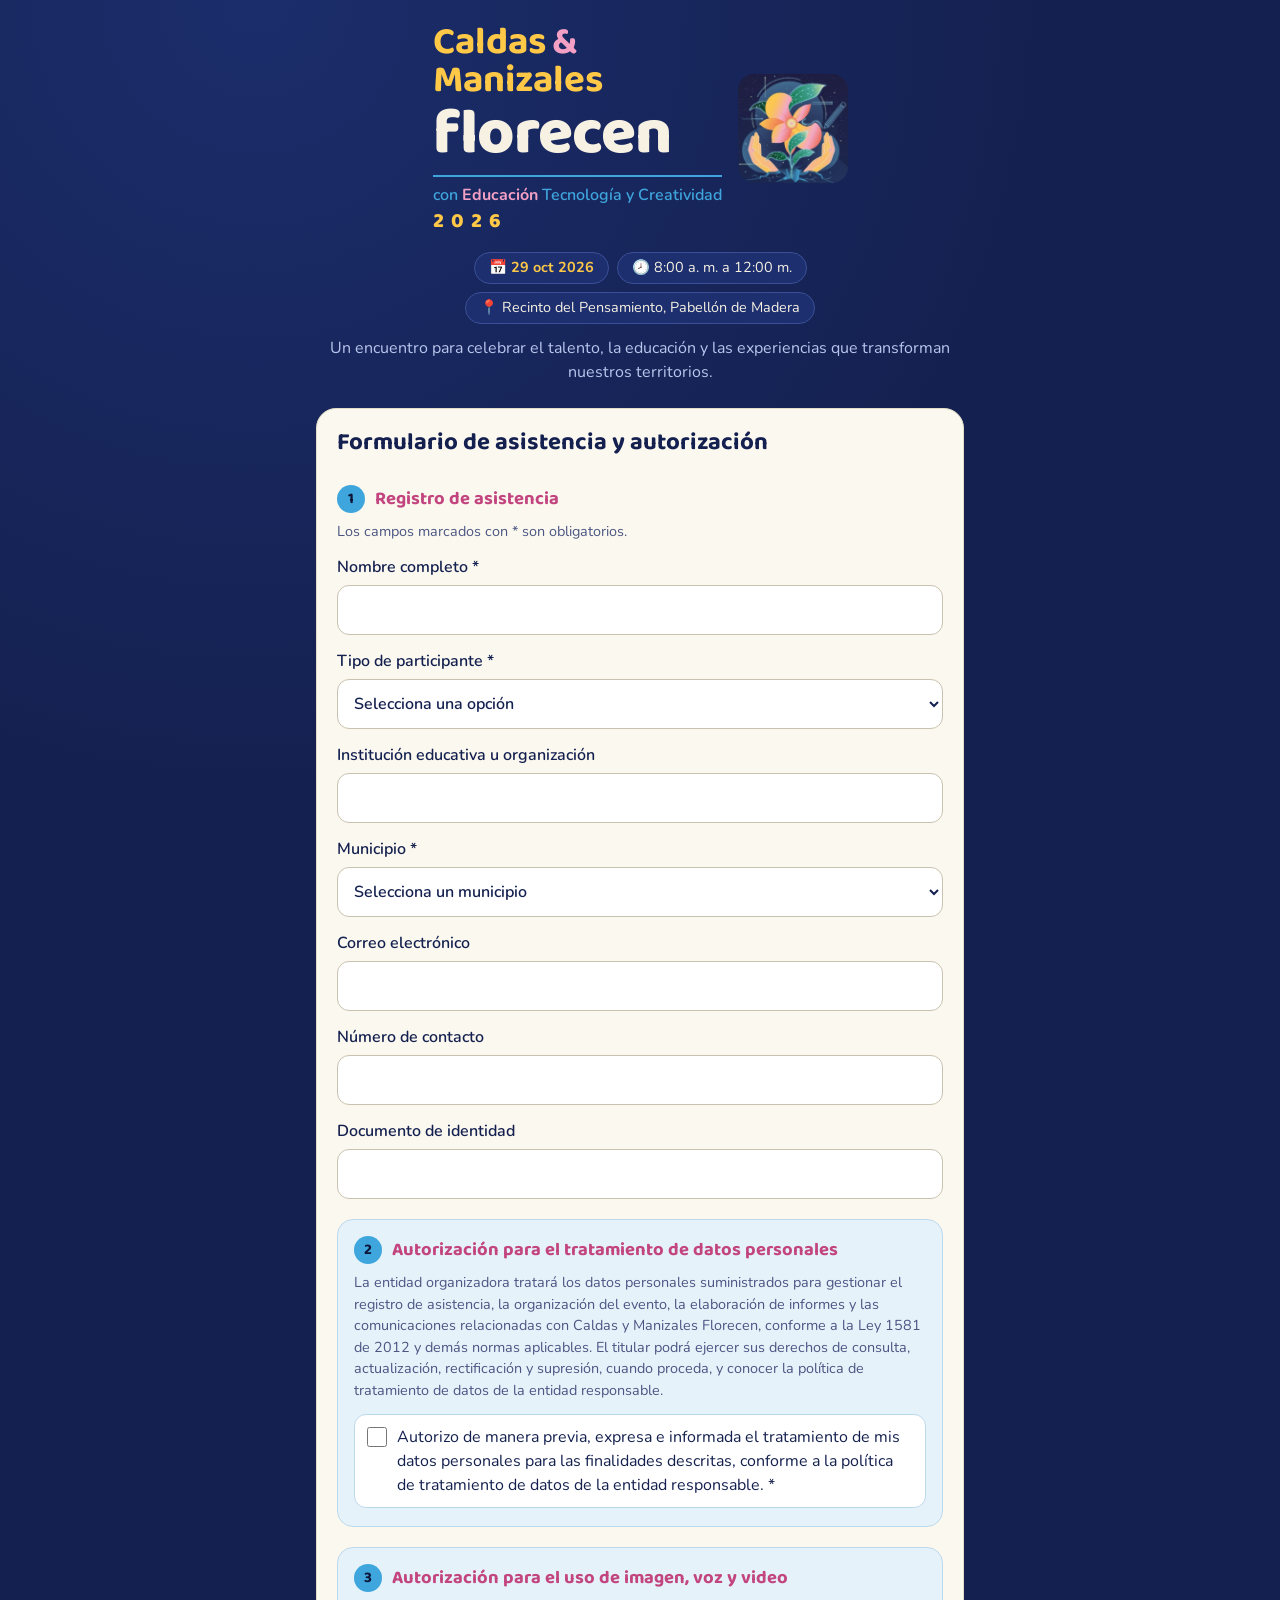
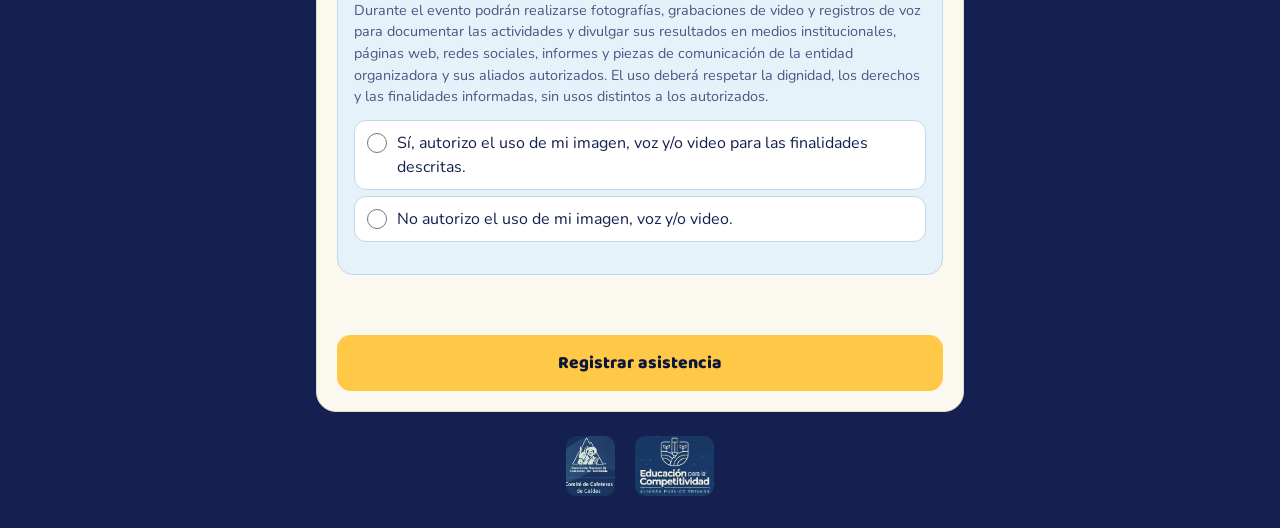
==== commit e13961fe: "Secciones de autorización con fondo diferenciado Co-Authored-By: Claude Sonnet 5.5 <noreply@anthropi" ====
--- a/frontend/index.html
+++ b/frontend/index.html
@@ -5,6 +5,8 @@
 <meta name="viewport" content="width=device-width, initial-scale=1">
 <title>Caldas y Manizales Florecen · Asistencia</title>
 <meta name="theme-color" content="#14204f">
+<link rel="icon" type="image/png" href="favicon.png">
+<link rel="apple-touch-icon" href="apple-touch-icon.png">
 <link rel="preconnect" href="https://fonts.googleapis.com">
 <link rel="preconnect" href="https://fonts.gstatic.com" crossorigin>
 <link href="https://fonts.googleapis.com/css2?family=Baloo+2:wght@500;700;800&family=Nunito:wght@400;600;700&display=swap" rel="stylesheet">
@@ -100,10 +102,14 @@
       <input name="documento" maxlength="30" inputmode="numeric">
     </label>
 
+    <section class="auth">
     <h2><span>2</span> Autorización para el tratamiento de datos personales</h2>
     <p class="legal">La entidad organizadora tratará los datos personales suministrados para gestionar el registro de asistencia, la organización del evento, la elaboración de informes y las comunicaciones relacionadas con Caldas y Manizales Florecen, conforme a la Ley 1581 de 2012 y demás normas aplicables. El titular podrá ejercer sus derechos de consulta, actualización, rectificación y supresión, cuando proceda, y conocer la política de tratamiento de datos de la entidad responsable.</p>
     <label class="opt"><input type="checkbox" name="autorizaDatos" required> Autorizo de manera previa, expresa e informada el tratamiento de mis datos personales para las finalidades descritas, conforme a la política de tratamiento de datos de la entidad responsable. *</label>
 
+    </section>
+
+    <section class="auth">
     <h2><span>3</span> Autorización para el uso de imagen, voz y video</h2>
     <p class="legal">Durante el evento podrán realizarse fotografías, grabaciones de video y registros de voz para documentar las actividades y divulgar sus resultados en medios institucionales, páginas web, redes sociales, informes y piezas de comunicación de la entidad organizadora y sus aliados autorizados. El uso deberá respetar la dignidad, los derechos y las finalidades informadas, sin usos distintos a los autorizados.</p>
     <fieldset>
@@ -111,6 +117,8 @@
       <label class="opt"><input type="radio" name="autorizaImagen" value="si" required> Sí, autorizo el uso de mi imagen, voz y/o video para las finalidades descritas.</label>
       <label class="opt"><input type="radio" name="autorizaImagen" value="no"> No autorizo el uso de mi imagen, voz y/o video.</label>
     </fieldset>
+
+    </section>
 
     <input class="hp" name="web" tabindex="-1" autocomplete="off" aria-hidden="true">
     <p id="msg" role="alert" aria-live="polite"></p>
--- a/frontend/style.css
+++ b/frontend/style.css
@@ -18,6 +18,10 @@
 .evento strong{color:var(--yel)}
 .lema{color:var(--sub)}
 form,#ok{background:#fbf8ef;color:#14204f;border:1px solid #e3dcc6;border-radius:20px;padding:20px;--line:#c9c2ae;--sub:#4b5683;--yel:#14204f;--pink:#c2457f;--err:#c62828}
+.auth{background:#e6f2fa;border:1px solid #bcd9ec;border-radius:16px;padding:4px 16px 12px;margin:20px 0}
+.auth h2{margin-top:12px}
+.auth .opt{background:#fff;border-color:#bcd9ec}
+.auth .opt:has(input:checked){background:#fff4cf;border-color:#e0a500}
 h1,h2{font-family:'Baloo 2',sans-serif;line-height:1.2}
 h1{font-size:1.5rem;margin:0 0 8px;color:var(--yel)}
 h2{font-size:1.15rem;margin:28px 0 8px;display:flex;gap:10px;align-items:center;color:var(--pink)}
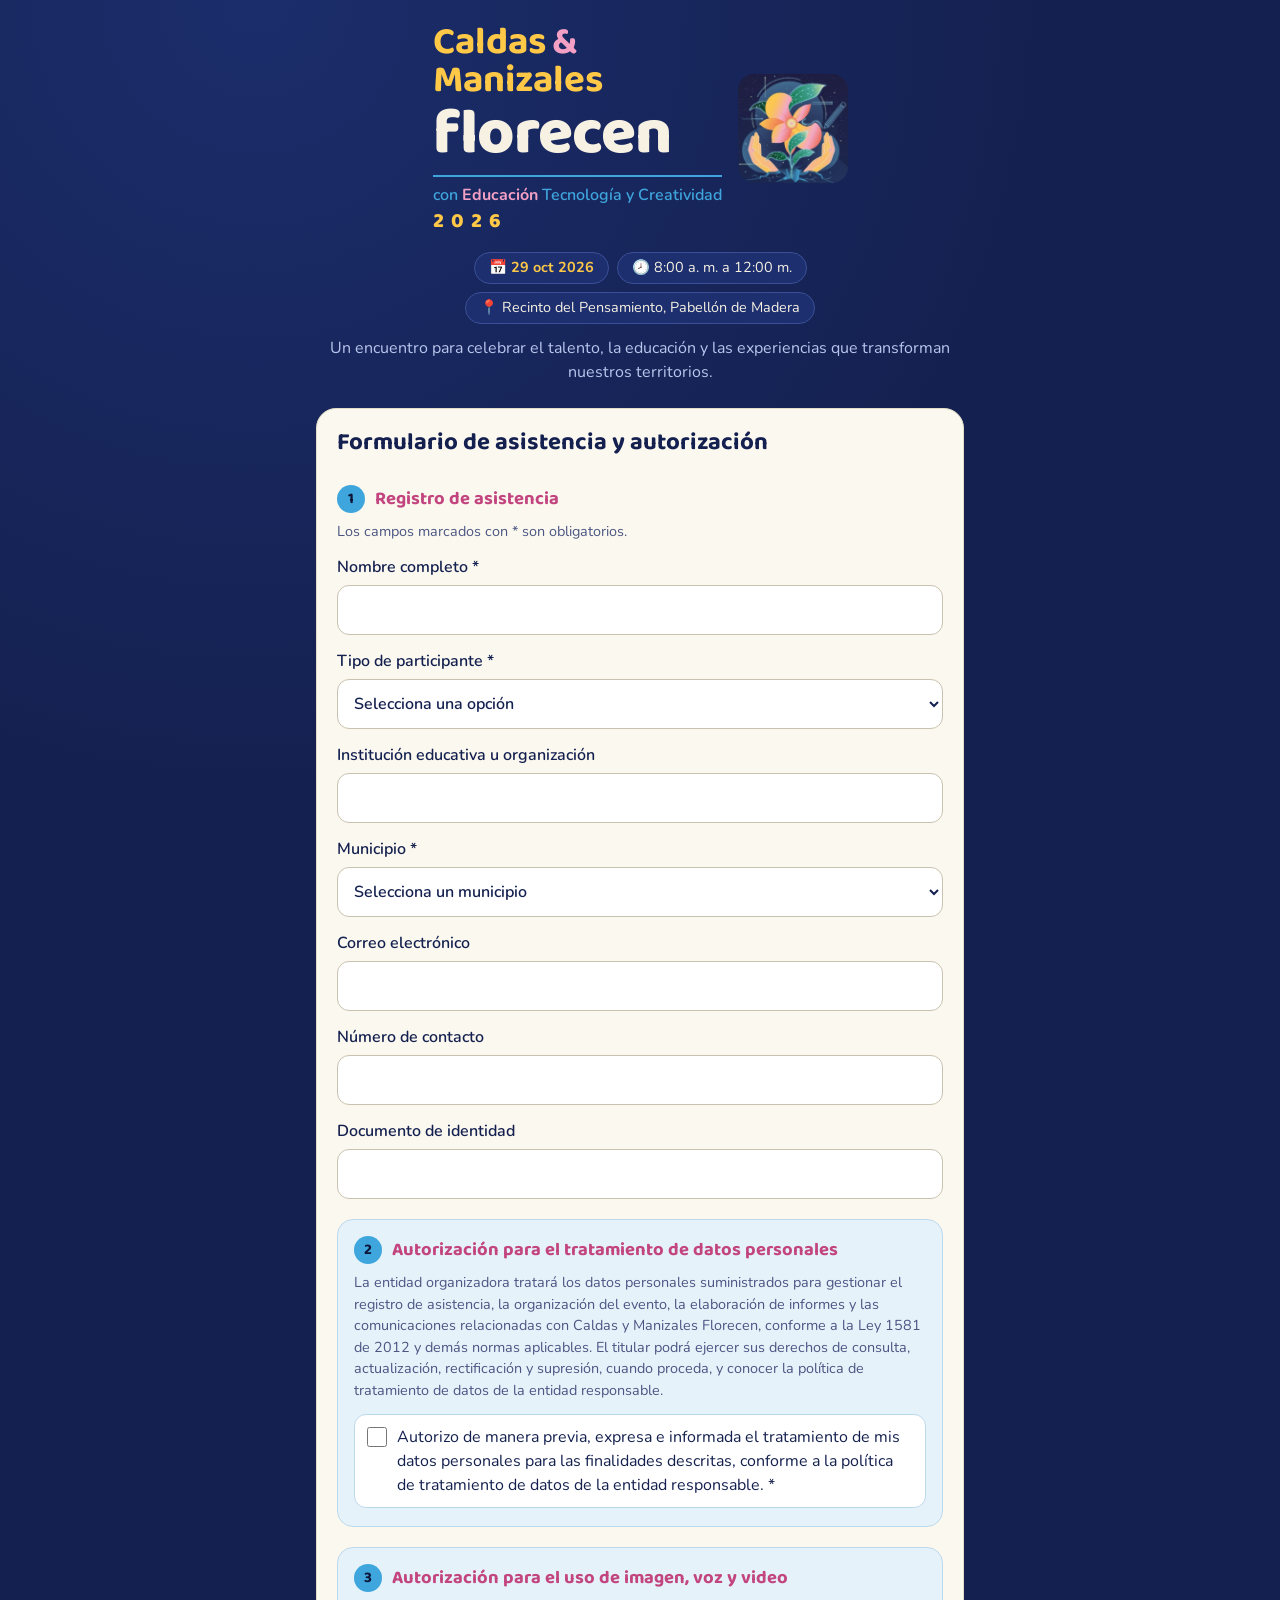
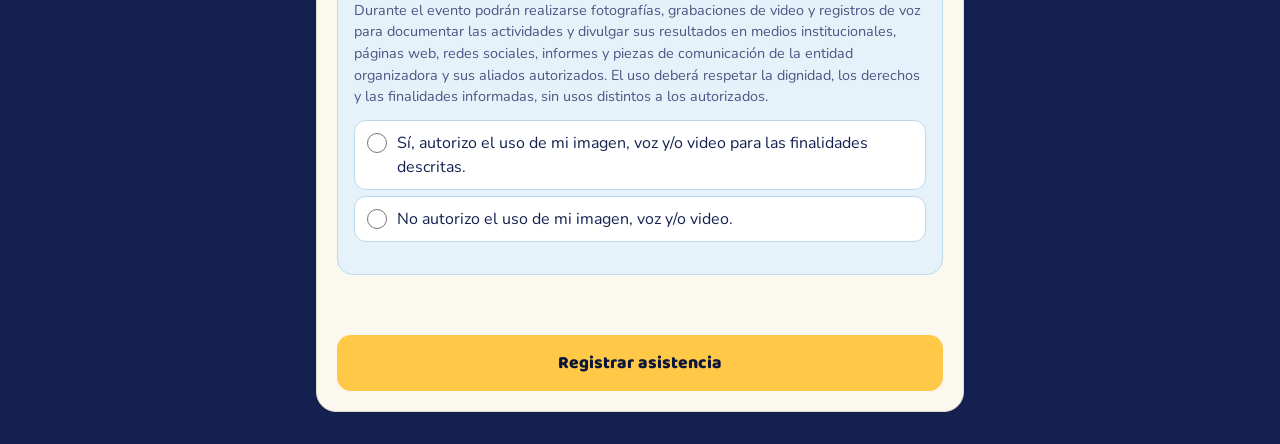
==== commit 6acbe9e1: "Quita logos del pie del formulario Co-Authored-By: Claude Sonnet 5.5 <noreply@anthropic.com>" ====
--- a/frontend/index.html
+++ b/frontend/index.html
@@ -131,10 +131,6 @@
     <p id="ok-texto">Gracias por registrar tu asistencia. ¡Te esperamos!</p>
   </section>
 
-  <footer>
-    <img src="assets/comite.jpg" alt="Federación Nacional de Cafeteros · Comité de Cafeteros de Caldas">
-    <img src="assets/educacion.jpg" alt="Educación para la Competitividad · Alianza público privada">
-  </footer>
 </main>
 <script src="config.js"></script>
 <script src="app.js"></script>
--- a/frontend/style.css
+++ b/frontend/style.css
@@ -45,6 +45,4 @@
 button:disabled{opacity:.6;cursor:wait}
 #ok{text-align:center}
 #ok img{width:180px;max-width:60%;border-radius:16px}
-footer{display:flex;justify-content:center;align-items:center;gap:20px;margin-top:24px}
-footer img{height:60px;width:auto;border-radius:10px}
 @media(prefers-reduced-motion:no-preference){button{transition:filter .15s}}
